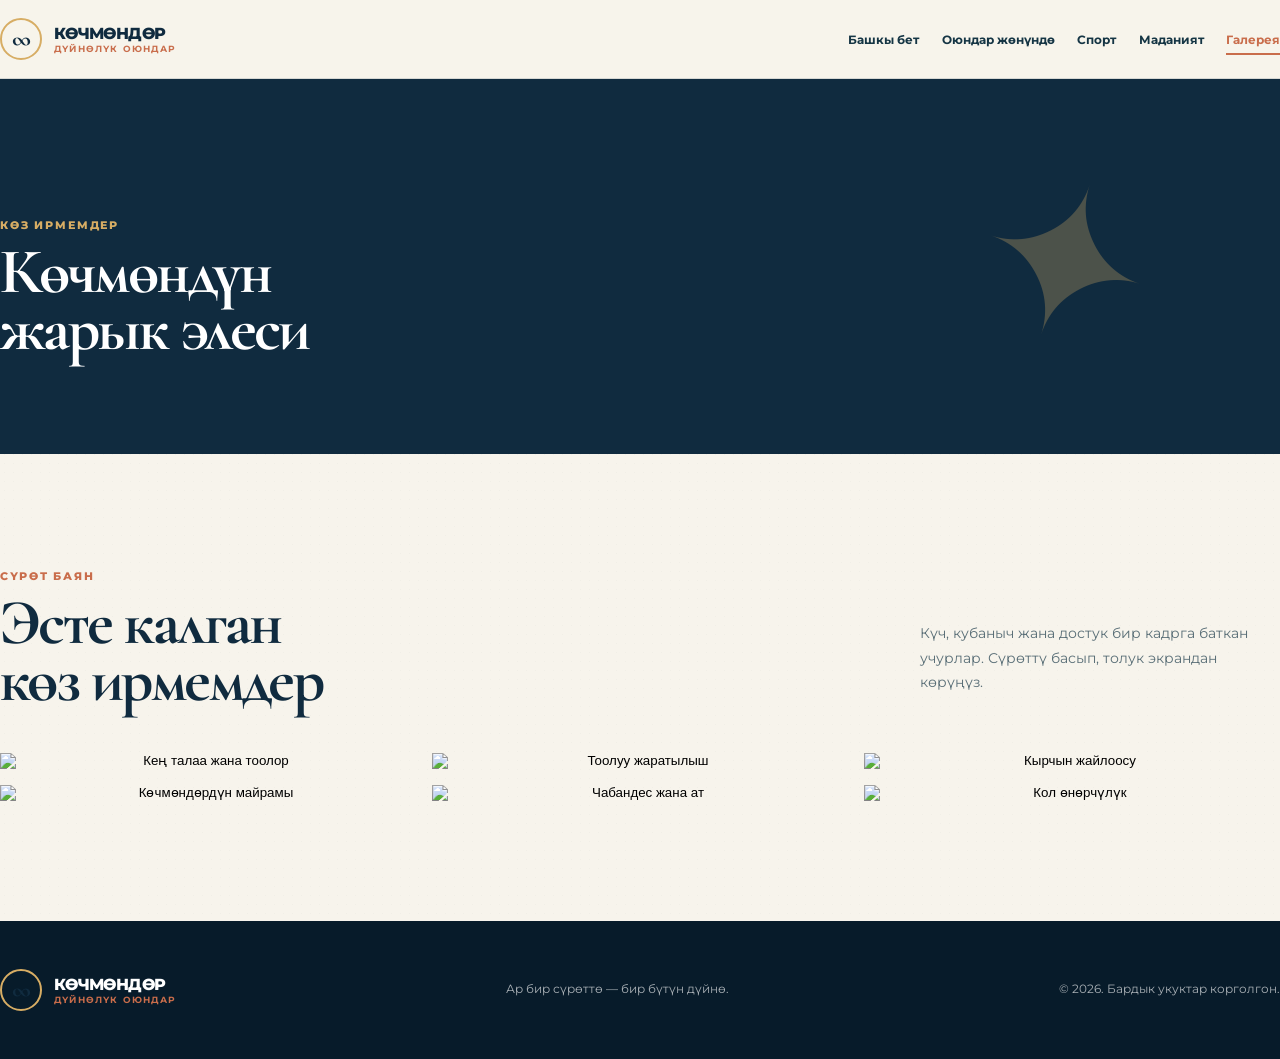
==== галерея.html @ cebfaaf2 "first commit" ====
<!doctype html>
<html lang="ky">
<head><meta charset="UTF-8"><meta name="viewport" content="width=device-width, initial-scale=1.0"><title>Галерея | Көчмөндөр оюндары</title><link rel="preconnect" href="https://fonts.googleapis.com"><link rel="preconnect" href="https://fonts.gstatic.com" crossorigin><link href="https://fonts.googleapis.com/css2?family=Cormorant+Garamond:wght@500;600;700&family=Montserrat:wght@400;500;600;700;800&display=swap" rel="stylesheet"><script src="https://cdn.tailwindcss.com"></script><link rel="stylesheet" href="css/style.css"></head>
<body class="page-enter"><header class="site-header"><div class="container mx-auto px-6 nav-wrap"><a class="brand" href="index.html"><span class="brand-mark">∞</span><span>КӨЧМӨНДӨР<small>ДҮЙНӨЛҮК ОЮНДАР</small></span></a><nav class="nav-links"><a href="index.html">Башкы бет</a><a href="жөнүндө.html">Оюндар жөнүндө</a><a href="спорт.html">Спорт</a><a href="маданият.html">Маданият</a><a class="active" href="галерея.html">Галерея</a></nav><button class="menu-toggle" aria-label="Менюну ачуу" aria-expanded="false">☰</button></div></header><nav class="mobile-menu"><a href="index.html">Башкы бет</a><a href="жөнүндө.html">Оюндар жөнүндө</a><a href="спорт.html">Спорт</a><a href="маданият.html">Маданият</a><a href="галерея.html">Галерея</a></nav>
<main><section class="page-hero"><div class="container mx-auto px-6"><p class="eyebrow reveal">Көз ирмемдер</p><h1 class="section-title reveal">Көчмөндүн<br>жарык элеси</h1></div></section><section class="section"><div class="container mx-auto px-6"><div class="section-head reveal"><div><p class="section-label">Сүрөт баян</p><h2 class="section-title">Эсте калган<br>көз ирмемдер</h2></div><p class="section-intro">Күч, кубаныч жана достук бир кадрга баткан учурлар. Сүрөттү басып, толук экрандан көрүңүз.</p></div><div class="gallery-grid"><button class="gallery-item reveal"><img src="https://images.unsplash.com/photo-1533130061792-64b345e4a833?auto=format&fit=crop&w=900&q=85" alt="Кең талаа жана тоолор"></button><button class="gallery-item reveal"><img src="https://images.unsplash.com/photo-1558980664-10ea1c4e2a52?auto=format&fit=crop&w=900&q=85" alt="Көчмөндөрдүн майрамы"></button><button class="gallery-item reveal"><img src="https://images.unsplash.com/photo-1516026672322-bc52d61a55d5?auto=format&fit=crop&w=900&q=85" alt="Тоолуу жаратылыш"></button><button class="gallery-item reveal"><img src="https://images.unsplash.com/photo-1551884831-bbf3cdc6469e?auto=format&fit=crop&w=900&q=85" alt="Чабандес жана ат"></button><button class="gallery-item reveal"><img src="https://images.unsplash.com/photo-1539650116574-75c0c6d73f6e?auto=format&fit=crop&w=900&q=85" alt="Кырчын жайлоосу"></button><button class="gallery-item reveal"><img src="https://images.unsplash.com/photo-1602837385569-08ac19ec83b8?auto=format&fit=crop&w=900&q=85" alt="Кол өнөрчүлүк"></button></div></div></section></main>
<div class="lightbox" role="dialog" aria-label="Сүрөттү чоңойтуп көрүү"><button class="lightbox-close" aria-label="Жабуу">×</button><img src="" alt=""></div><footer class="site-footer"><div class="container mx-auto px-6 footer-wrap"><a class="brand" href="index.html"><span class="brand-mark">∞</span><span>КӨЧМӨНДӨР<small>ДҮЙНӨЛҮК ОЮНДАР</small></span></a><p class="footer-note">Ар бир сүрөттө — бир бүтүн дүйнө.</p><p class="footer-note">© 2026. Бардык укуктар корголгон.</p></div></footer><script src="js/main.js"></script></body></html>
---- css/style.css ----
:root {
  --navy: #102b3f;
  --navy-deep: #071b2a;
  --ink: #153544;
  --sand: #d7ad64;
  --sand-light: #f1dfb5;
  --felt: #f7f4ec;
  --coral: #c96d4b;
  --line: rgba(16, 43, 63, 0.14);
  --shadow: 0 22px 70px rgba(7, 27, 42, 0.14);
}

* { box-sizing: border-box; }
html { scroll-behavior: smooth; }
body {
  margin: 0;
  background: var(--felt);
  color: var(--ink);
  font-family: 'Montserrat', sans-serif;
  overflow-x: hidden;
}
body::before {
  content: '';
  position: fixed;
  inset: 0;
  pointer-events: none;
  opacity: 0.2;
  background-image: radial-gradient(rgba(16, 43, 63, 0.12) 0.7px, transparent 0.7px);
  background-size: 9px 9px;
  z-index: -1;
}
.site-header {
  background: rgba(247, 244, 236, 0.9);
  backdrop-filter: blur(16px);
  border-bottom: 1px solid var(--line);
  position: sticky;
  top: 0;
  z-index: 30;
}
.nav-wrap { min-height: 78px; display: flex; align-items: center; justify-content: space-between; gap: 2rem; }
.brand { display: flex; align-items: center; gap: 0.75rem; color: var(--navy); text-decoration: none; font-weight: 800; letter-spacing: -0.04em; }
.brand-mark { width: 42px; height: 42px; display: grid; place-items: center; color: var(--navy); border: 2px solid var(--sand); border-radius: 50%; font-family: 'Cormorant Garamond', serif; font-size: 1.45rem; }
.brand small { display: block; font-size: 0.58rem; letter-spacing: 0.13em; font-weight: 700; color: var(--coral); }
.nav-links { display: flex; align-items: center; gap: 1.4rem; }
.nav-links a { color: var(--ink); font-size: 0.75rem; font-weight: 700; text-decoration: none; position: relative; padding: 0.5rem 0; }
.nav-links a::after { content: ''; position: absolute; left: 0; right: 100%; bottom: 0; height: 2px; background: var(--coral); transition: right 0.3s ease; }
.nav-links a:hover::after, .nav-links a.active::after { right: 0; }
.nav-links a.active { color: var(--coral); }
.menu-toggle { display: none; border: 0; background: none; color: var(--navy); font-size: 1.5rem; cursor: pointer; }
.mobile-menu { display: none; }
.hero { min-height: 720px; display: grid; place-items: center; position: relative; color: white; background: linear-gradient(100deg, rgba(7, 27, 42, 0.94), rgba(16, 43, 63, 0.4)), url('https://images.unsplash.com/photo-1533130061792-64b345e4a833?auto=format&fit=crop&w=1800&q=85') center/cover; }
.hero::after { content: ''; position: absolute; inset: auto 0 0; height: 150px; background: linear-gradient(transparent, var(--felt)); }
.hero-content { width: 100%; position: relative; z-index: 1; padding: 7rem 0 10rem; }
.eyebrow { color: var(--sand); letter-spacing: 0.17em; text-transform: uppercase; font-size: 0.68rem; font-weight: 800; }
.display-title { max-width: 850px; margin: 1.25rem 0; font-family: 'Cormorant Garamond', serif; font-size: clamp(4rem, 9vw, 8rem); line-height: 0.83; letter-spacing: -0.05em; font-weight: 700; }
.lead { max-width: 550px; line-height: 1.8; color: rgba(255,255,255,0.8); }
.button { display: inline-flex; align-items: center; gap: 0.75rem; margin-top: 1.5rem; padding: 0.95rem 1.3rem; border: 1px solid var(--sand); color: var(--navy); background: var(--sand); text-decoration: none; font-size: 0.72rem; font-weight: 800; transition: transform 0.25s, background 0.25s; }
.button:hover { transform: translateY(-3px); background: var(--sand-light); }
.button.dark { color: white; background: var(--navy); border-color: var(--navy); }
.section { padding: 6.5rem 0; }
.section-head { display: flex; justify-content: space-between; align-items: end; gap: 2rem; margin-bottom: 2.75rem; }
.section-label { color: var(--coral); font-size: 0.68rem; font-weight: 800; letter-spacing: 0.16em; text-transform: uppercase; }
.section-title { margin: 0.65rem 0 0; color: var(--navy); font-family: 'Cormorant Garamond', serif; font-size: clamp(2.7rem, 5vw, 4.5rem); line-height: 0.9; letter-spacing: -0.04em; }
.section-intro { max-width: 360px; color: rgba(21, 53, 68, 0.7); font-size: 0.88rem; line-height: 1.75; }
.stats { margin-top: -4rem; position: relative; z-index: 2; }
.stat-row { display: grid; grid-template-columns: repeat(3, 1fr); background: var(--navy); color: white; box-shadow: var(--shadow); }
.stat { padding: 2.3rem; border-right: 1px solid rgba(255,255,255,0.14); }
.stat:last-child { border: 0; }
.stat strong { display: block; color: var(--sand); font-family: 'Cormorant Garamond', serif; font-size: 3.5rem; line-height: 1; }
.stat span { display: block; margin-top: 0.4rem; color: rgba(255,255,255,0.65); font-size: 0.7rem; letter-spacing: 0.08em; text-transform: uppercase; }
.news-grid, .sport-grid { display: grid; grid-template-columns: repeat(3, 1fr); gap: 1.25rem; }
.news-card { min-height: 320px; padding: 1.5rem; display: flex; flex-direction: column; justify-content: end; color: white; background-position: center; background-size: cover; position: relative; overflow: hidden; }
.news-card::before { content: ''; position: absolute; inset: 0; background: linear-gradient(transparent 25%, rgba(7,27,42,0.9)); }
.news-card > * { position: relative; z-index: 1; }
.news-card h3 { margin: 0.65rem 0; font-family: 'Cormorant Garamond', serif; font-size: 2rem; line-height: 0.95; }
.news-card p { margin: 0; color: rgba(255,255,255,0.75); font-size: 0.78rem; line-height: 1.6; }
.page-hero { padding: 8rem 0 6rem; color: white; background: var(--navy); position: relative; overflow: hidden; }
.page-hero::after { content: '✦'; position: absolute; right: 10%; top: 15%; color: rgba(215,173,100,0.3); font-size: 13rem; transform: rotate(18deg); }
.page-hero .section-title { color: white; max-width: 800px; }
.content-grid { display: grid; grid-template-columns: 1.2fr 0.8fr; gap: 4rem; align-items: start; }
.copy { line-height: 1.9; color: rgba(21,53,68,0.8); }
.copy p { margin-top: 0; margin-bottom: 1.5rem; }
.quote { padding: 2rem; border-left: 3px solid var(--sand); background: white; color: var(--navy); font-family: 'Cormorant Garamond', serif; font-size: 1.8rem; line-height: 1.05; box-shadow: 0 12px 35px rgba(7,27,42,0.07); }
.timeline { position: relative; margin-top: 3rem; }
.timeline::before { content: ''; position: absolute; left: 15px; top: 0; bottom: 0; width: 1px; background: var(--sand); }
.timeline-item { display: grid; grid-template-columns: 32px 120px 1fr; gap: 1rem; padding-bottom: 3rem; align-items: start; }
.timeline-dot { width: 31px; height: 31px; border: 1px solid var(--sand); background: var(--felt); border-radius: 50%; position: relative; z-index: 1; }
.timeline-year { color: var(--coral); font-family: 'Cormorant Garamond', serif; font-size: 2rem; line-height: 1; }
.timeline-item h3 { margin: 0; color: var(--navy); font-size: 1rem; }
.timeline-item p { margin: 0.5rem 0 0; color: rgba(21,53,68,0.7); line-height: 1.7; font-size: 0.82rem; }
.sport-card { background: white; overflow: hidden; box-shadow: 0 12px 30px rgba(7,27,42,0.06); }
.sport-image { height: 245px; overflow: hidden; }
.sport-image img { width: 100%; height: 100%; object-fit: cover; transition: transform 0.6s ease; }
.sport-card:hover img { transform: scale(1.08); }
.sport-info { padding: 1.3rem; }
.sport-info h3 { margin: 0; color: var(--navy); font-family: 'Cormorant Garamond', serif; font-size: 1.8rem; }
.sport-info p { max-height: 0; margin: 0; overflow: hidden; color: rgba(21,53,68,0.7); font-size: 0.75rem; line-height: 1.7; transition: max-height 0.45s, margin 0.45s; }
.sport-card:hover .sport-info p { max-height: 100px; margin-top: 0.6rem; }
.culture-block { display: grid; grid-template-columns: 1fr 1fr; align-items: stretch; min-height: 380px; margin-bottom: 2rem; background: white; }
.culture-block:nth-child(even) .culture-image { order: 2; }
.culture-image { min-height: 300px; background-position: center; background-size: cover; }
.culture-copy { padding: clamp(2rem, 5vw, 5rem); display: flex; flex-direction: column; justify-content: center; }
.culture-copy h2 { margin: 0.6rem 0 1rem; color: var(--navy); font-family: 'Cormorant Garamond', serif; font-size: 3rem; line-height: 0.9; }
.culture-copy p { margin: 0; color: rgba(21,53,68,0.7); line-height: 1.8; font-size: 0.85rem; }
.gallery-grid { columns: 3 260px; column-gap: 1rem; }
.gallery-item { display: block; width: 100%; margin-bottom: 1rem; padding: 0; border: 0; cursor: zoom-in; overflow: hidden; background: none; }
.gallery-item img { width: 100%; display: block; transition: transform 0.5s ease, filter 0.5s ease; }
.gallery-item:hover img { transform: scale(1.04); filter: saturate(1.2); }
.lightbox { display: none; position: fixed; inset: 0; z-index: 50; padding: 4rem 2rem 2rem; place-items: center; background: rgba(7,27,42,0.95); }
.lightbox.open { display: grid; }
.lightbox img { max-width: min(1100px, 92vw); max-height: 82vh; object-fit: contain; }
.lightbox-close { position: absolute; top: 1.5rem; right: 2rem; border: 0; background: none; color: white; font-size: 2rem; cursor: pointer; }
.site-footer { padding: 3rem 0; color: rgba(255,255,255,0.65); background: var(--navy-deep); }
.footer-wrap { display: flex; justify-content: space-between; gap: 2rem; align-items: start; }
.footer-wrap .brand { color: white; }
.footer-note { max-width: 300px; font-size: 0.72rem; line-height: 1.7; }
.reveal { opacity: 0; transform: translateY(24px); transition: opacity 0.8s ease, transform 0.8s ease; }
.reveal.visible { opacity: 1; transform: translateY(0); }
.page-enter { animation: pageEnter 0.8s ease both; }
@keyframes pageEnter { from { opacity: 0; transform: translateY(8px); } to { opacity: 1; transform: translateY(0); } }
@media (max-width: 800px) {
  .nav-wrap { min-height: 68px; }
  .nav-links { display: none; }
  .menu-toggle { display: block; }
  .mobile-menu { display: flex; position: fixed; inset: 0 0 0 28%; padding: 6rem 2rem 2rem; flex-direction: column; gap: 1.25rem; background: var(--navy); transform: translateX(100%); transition: transform 0.35s ease; z-index: 29; }
  .mobile-menu.open { transform: translateX(0); }
  .mobile-menu a { color: white; text-decoration: none; font-family: 'Cormorant Garamond', serif; font-size: 2rem; }
  .hero { min-height: 650px; }
  .display-title { font-size: clamp(3.4rem, 15vw, 6rem); }
  .section { padding: 4.5rem 0; }
  .section-head, .footer-wrap { display: block; }
  .section-intro { margin-top: 1.5rem; }
  .stat-row, .news-grid, .sport-grid, .content-grid, .culture-block { grid-template-columns: 1fr; }
  .stat { border-right: 0; border-bottom: 1px solid rgba(255,255,255,0.14); }
  .culture-block:nth-child(even) .culture-image { order: initial; }
  .culture-image { min-height: 240px; }
  .footer-note { margin-top: 1rem; }
}
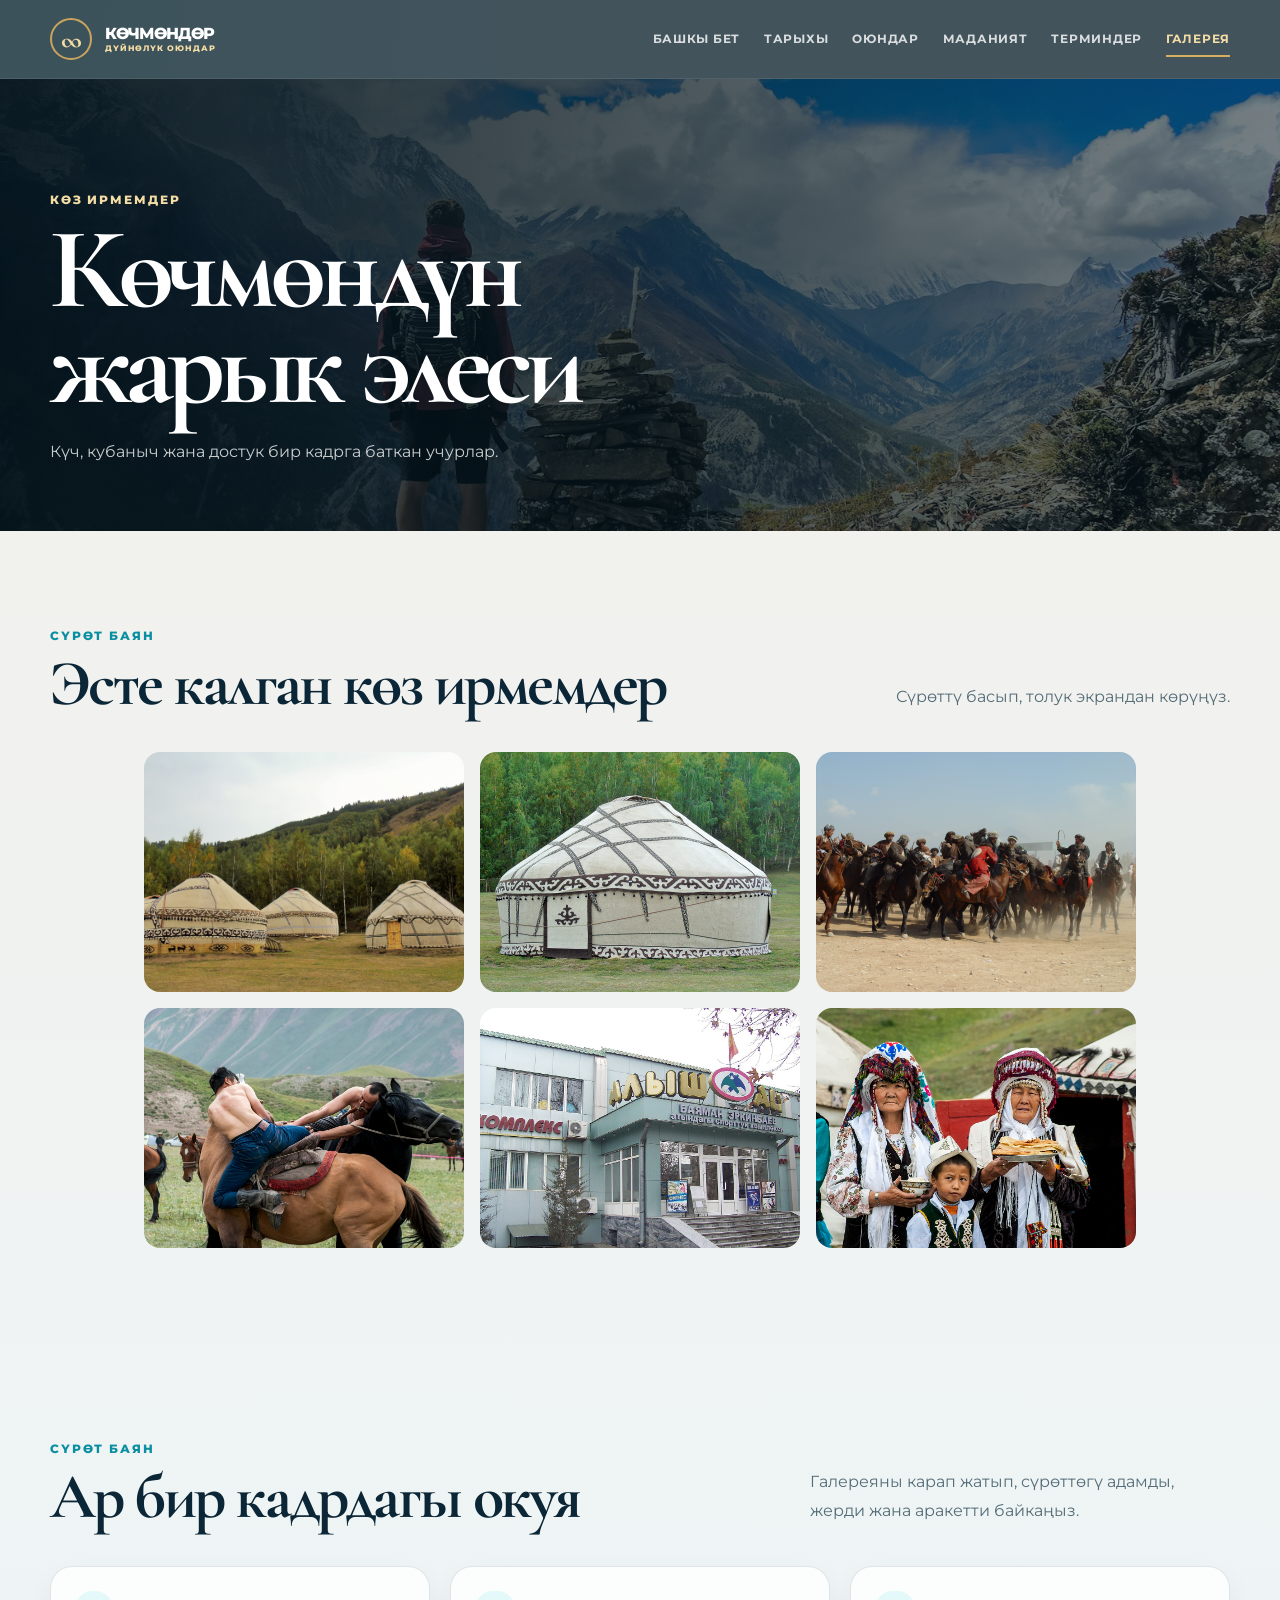
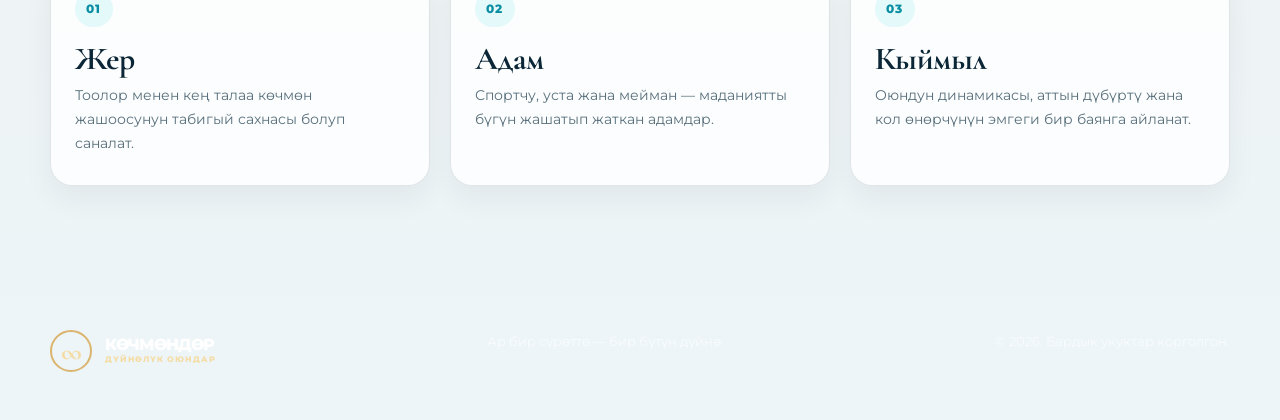
==== commit 323db59e: "update 16-09-26" ====
--- a/галерея.html
+++ b/галерея.html
@@ -1,6 +1,127 @@
 <!doctype html>
 <html lang="ky">
-<head><meta charset="UTF-8"><meta name="viewport" content="width=device-width, initial-scale=1.0"><title>Галерея | Көчмөндөр оюндары</title><link rel="preconnect" href="https://fonts.googleapis.com"><link rel="preconnect" href="https://fonts.gstatic.com" crossorigin><link href="https://fonts.googleapis.com/css2?family=Cormorant+Garamond:wght@500;600;700&family=Montserrat:wght@400;500;600;700;800&display=swap" rel="stylesheet"><script src="https://cdn.tailwindcss.com"></script><link rel="stylesheet" href="css/style.css"></head>
-<body class="page-enter"><header class="site-header"><div class="container mx-auto px-6 nav-wrap"><a class="brand" href="index.html"><span class="brand-mark">∞</span><span>КӨЧМӨНДӨР<small>ДҮЙНӨЛҮК ОЮНДАР</small></span></a><nav class="nav-links"><a href="index.html">Башкы бет</a><a href="жөнүндө.html">Оюндар жөнүндө</a><a href="спорт.html">Спорт</a><a href="маданият.html">Маданият</a><a class="active" href="галерея.html">Галерея</a></nav><button class="menu-toggle" aria-label="Менюну ачуу" aria-expanded="false">☰</button></div></header><nav class="mobile-menu"><a href="index.html">Башкы бет</a><a href="жөнүндө.html">Оюндар жөнүндө</a><a href="спорт.html">Спорт</a><a href="маданият.html">Маданият</a><a href="галерея.html">Галерея</a></nav>
-<main><section class="page-hero"><div class="container mx-auto px-6"><p class="eyebrow reveal">Көз ирмемдер</p><h1 class="section-title reveal">Көчмөндүн<br>жарык элеси</h1></div></section><section class="section"><div class="container mx-auto px-6"><div class="section-head reveal"><div><p class="section-label">Сүрөт баян</p><h2 class="section-title">Эсте калган<br>көз ирмемдер</h2></div><p class="section-intro">Күч, кубаныч жана достук бир кадрга баткан учурлар. Сүрөттү басып, толук экрандан көрүңүз.</p></div><div class="gallery-grid"><button class="gallery-item reveal"><img src="https://images.unsplash.com/photo-1533130061792-64b345e4a833?auto=format&fit=crop&w=900&q=85" alt="Кең талаа жана тоолор"></button><button class="gallery-item reveal"><img src="https://images.unsplash.com/photo-1558980664-10ea1c4e2a52?auto=format&fit=crop&w=900&q=85" alt="Көчмөндөрдүн майрамы"></button><button class="gallery-item reveal"><img src="https://images.unsplash.com/photo-1516026672322-bc52d61a55d5?auto=format&fit=crop&w=900&q=85" alt="Тоолуу жаратылыш"></button><button class="gallery-item reveal"><img src="https://images.unsplash.com/photo-1551884831-bbf3cdc6469e?auto=format&fit=crop&w=900&q=85" alt="Чабандес жана ат"></button><button class="gallery-item reveal"><img src="https://images.unsplash.com/photo-1539650116574-75c0c6d73f6e?auto=format&fit=crop&w=900&q=85" alt="Кырчын жайлоосу"></button><button class="gallery-item reveal"><img src="https://images.unsplash.com/photo-1602837385569-08ac19ec83b8?auto=format&fit=crop&w=900&q=85" alt="Кол өнөрчүлүк"></button></div></div></section></main>
-<div class="lightbox" role="dialog" aria-label="Сүрөттү чоңойтуп көрүү"><button class="lightbox-close" aria-label="Жабуу">×</button><img src="" alt=""></div><footer class="site-footer"><div class="container mx-auto px-6 footer-wrap"><a class="brand" href="index.html"><span class="brand-mark">∞</span><span>КӨЧМӨНДӨР<small>ДҮЙНӨЛҮК ОЮНДАР</small></span></a><p class="footer-note">Ар бир сүрөттө — бир бүтүн дүйнө.</p><p class="footer-note">© 2026. Бардык укуктар корголгон.</p></div></footer><script src="js/main.js"></script></body></html>
+
+<head>
+    <meta charset="UTF-8" />
+    <meta name="viewport" content="width=device-width, initial-scale=1.0" />
+    <meta name="description" content="Көчмөндөр оюндарынын сүрөт галереясы." />
+    <title>Галерея | Дүйнөлүк Көчмөндөр Оюндары</title>
+    <link rel="preconnect" href="https://fonts.googleapis.com" />
+    <link rel="preconnect" href="https://fonts.gstatic.com" crossorigin />
+    <link
+        href="https://fonts.googleapis.com/css2?family=Cormorant+Garamond:wght@600;700&family=Montserrat:wght@400;500;600;700;800;900&display=swap"
+        rel="stylesheet" />
+    <link rel="stylesheet" href="https://cdn.jsdelivr.net/npm/@fancyapps/ui@5.0/dist/fancybox/fancybox.css" />
+    <link rel="stylesheet" href="css/style.css" />
+</head>
+
+<body class="page-enter">
+    <header class="site-header">
+        <div class="container nav-wrap"><a class="brand" href="index.html"><span class="brand-mark">∞</span><span
+                    class="brand-text">КӨЧМӨНДӨР<small>ДҮЙНӨЛҮК ОЮНДАР</small></span></a>
+            <nav class="main-nav"><a href="index.html">Башкы бет</a><a href="жөнүндө.html">Тарыхы</a><a
+                    href="спорт.html">Оюндар</a><a href="маданият.html">Маданият</a><a
+                    href="терминдер.html">Терминдер</a><a class="active" href="галерея.html">Галерея</a></nav><button
+                class="nav-toggle" aria-label="Менюну ачуу" aria-expanded="false">☰</button>
+        </div>
+        <div class="mobile-menu"><a href="index.html">Башкы бет</a><a href="жөнүндө.html">Тарыхы</a><a
+                href="спорт.html">Оюндар</a><a href="маданият.html">Маданият</a><a href="терминдер.html">Терминдер</a><a
+                href="галерея.html">Галерея</a></div>
+    </header>
+    <main>
+        <section class="page-hero">
+            <div class="container">
+                <p class="eyebrow reveal">Көз ирмемдер</p>
+                <h1 class="reveal">Көчмөндүн<br />жарык элеси</h1>
+                <p class="page-intro reveal">Күч, кубаныч жана достук бир кадрга баткан учурлар.</p>
+            </div>
+        </section>
+        <section class="section">
+            <div class="container">
+                <div class="section-header reveal">
+                    <div>
+                        <p class="section-label">Сүрөт баян</p>
+                        <h2>Эсте калган көз ирмемдер</h2>
+                    </div>
+                    <p class="section-summary">Сүрөттү басып, толук экрандан көрүңүз.</p>
+                </div>
+                <div class="gallery-grid">
+                    <a class="gallery-item reveal" data-fancybox="gallery"
+                        href="assets/images/culture/ethno-village.jpg"
+                        data-caption="Көчмөндөрдүн этно-айылы">
+                        <img src="assets/images/culture/ethno-village.jpg"
+                            alt="Көчмөндөрдүн этно-айылы" />
+                    </a>
+                    <a class="gallery-item reveal" data-fancybox="gallery"
+                        href="assets/images/culture/yurt-village.jpg"
+                        data-caption="Боз үйлөр жайгашкан этно-айыл">
+                        <img src="assets/images/culture/yurt-village.jpg"
+                            alt="Боз үйлөр жайгашкан этно-айыл" />
+                    </a>
+                    <a class="gallery-item reveal" data-fancybox="gallery"
+                        href="assets/images/sports/kok-boru.jpg"
+                        data-caption="Көк бөрү оюнунан көз ирмем">
+                        <img src="assets/images/sports/kok-boru.jpg"
+                            alt="Көк бөрү оюнунан көз ирмем" />
+                    </a>
+                    <a class="gallery-item reveal" data-fancybox="gallery"
+                        href="assets/images/sports/er-enish.jpg"
+                        data-caption="Эр эңиштеги чабандестер">
+                        <img src="assets/images/sports/er-enish.jpg"
+                            alt="Эр эңиштеги чабандестер" />
+                    </a>
+                    <a class="gallery-item reveal" data-fancybox="gallery"
+                        href="assets/images/sports/alysh.jpg"
+                        data-caption="Алыш күрөшү">
+                        <img src="assets/images/sports/alysh.jpg"
+                            alt="Алыш күрөшү" />
+                    </a>
+                    <a class="gallery-item reveal" data-fancybox="gallery"
+                        href="assets/images/culture/hospitality.jpg"
+                        data-caption="Кыргыз элинин меймандостугу">
+                        <img src="assets/images/culture/hospitality.jpg"
+                            alt="Кыргыз элинин меймандостугу" />
+                    </a>
+                </div>
+
+            </div>
+        </section>
+        <section class="section">
+            <div class="container">
+                <div class="section-header reveal">
+                    <div>
+                        <p class="section-label">Сүрөт баян</p>
+                        <h2>Ар бир кадрдагы окуя</h2>
+                    </div>
+                    <p class="section-summary">Галереяны карап жатып, сүрөттөгү адамды, жерди жана аракетти байкаңыз.
+                    </p>
+                </div>
+                <div class="info-grid">
+                    <article class="info-card reveal"><span class="info-number">01</span>
+                        <h3>Жер</h3>
+                        <p>Тоолор менен кең талаа көчмөн жашоосунун табигый сахнасы болуп саналат.</p>
+                    </article>
+                    <article class="info-card reveal"><span class="info-number">02</span>
+                        <h3>Адам</h3>
+                        <p>Спортчу, уста жана мейман — маданиятты бүгүн жашатып жаткан адамдар.</p>
+                    </article>
+                    <article class="info-card reveal"><span class="info-number">03</span>
+                        <h3>Кыймыл</h3>
+                        <p>Оюндун динамикасы, аттын дүбүртү жана кол өнөрчүнүн эмгеги бир баянга айланат.</p>
+                    </article>
+                </div>
+            </div>
+        </section>
+    </main>
+    <footer class="site-footer">
+        <div class="container footer-wrap"><a class="brand" href="index.html"><span class="brand-mark">∞</span><span
+                    class="brand-text">КӨЧМӨНДӨР<small>ДҮЙНӨЛҮК ОЮНДАР</small></span></a>
+            <p>Ар бир сүрөттө — бир бүтүн дүйнө.</p>
+            <p>© 2026. Бардык укуктар корголгон.</p>
+        </div>
+    </footer>
+    <script src="https://cdn.jsdelivr.net/npm/@fancyapps/ui@5.0/dist/fancybox/fancybox.umd.js"></script>
+    <script src="js/main.js"></script>
+</body>
+
+</html>
--- a/css/style.css
+++ b/css/style.css
@@ -1,91 +1,1426 @@
 :root {
-  --navy: #102b3f;
-  --navy-deep: #071b2a;
-  --ink: #153544;
-  --sand: #d7ad64;
-  --sand-light: #f1dfb5;
-  --felt: #f7f4ec;
-  --coral: #c96d4b;
-  --line: rgba(16, 43, 63, 0.14);
-  --shadow: 0 22px 70px rgba(7, 27, 42, 0.14);
-}
-
-* { box-sizing: border-box; }
-html { scroll-behavior: smooth; }
+  --bg: #071f2c;
+  --bg-soft: #0d2a38;
+  --panel: rgba(10, 29, 38, 0.8);
+  --panel-light: #f4efe7;
+  --card: #ffffff;
+  --surface: #eaf5f7;
+  --navy: #0b2636;
+  --cyan: #2ad2d9;
+  --cyan-deep: #0a8ea1;
+  --gold: #d9ad5f;
+  --gold-soft: #f4dca5;
+  --text: #173748;
+  --muted: rgba(23, 55, 72, 0.72);
+  --line: rgba(20, 45, 57, 0.12);
+  --shadow: 0 16px 40px rgba(3, 18, 25, 0.22);
+  --radius: 22px;
+}
+
+* {
+  box-sizing: border-box;
+}
+
+html {
+  scroll-behavior: smooth;
+}
+
 body {
   margin: 0;
-  background: var(--felt);
-  color: var(--ink);
   font-family: 'Montserrat', sans-serif;
+  color: var(--text);
+  background:
+    radial-gradient(circle at top left, rgba(42, 210, 217, 0.14), transparent 22%),
+    linear-gradient(180deg, #f3f0ea 0%, #edf5f8 100%);
+  line-height: 1.6;
   overflow-x: hidden;
 }
-body::before {
-  content: '';
+
+body.modal-open {
+  overflow: hidden;
+}
+
+a {
+  color: inherit;
+  text-decoration: none;
+}
+
+img,
+video,
+iframe {
+  display: block;
+  max-width: 100%;
+}
+
+button {
+  font: inherit;
+}
+
+.container {
+  width: min(1180px, calc(100% - 2rem));
+  margin: 0 auto;
+}
+
+.section {
+  padding: 6rem 0;
+}
+
+.section-header {
+  display: flex;
+  justify-content: space-between;
+  align-items: end;
+  gap: 2rem;
+  margin-bottom: 2.5rem;
+}
+
+.section-label {
+  margin: 0 0 0.6rem;
+  color: var(--cyan-deep);
+  text-transform: uppercase;
+  letter-spacing: 0.16em;
+  font-weight: 800;
+  font-size: 0.72rem;
+}
+
+.section-header h2 {
+  margin: 0;
+  font-family: 'Cormorant Garamond', serif;
+  font-size: clamp(2.5rem, 5vw, 4rem);
+  line-height: 0.9;
+  letter-spacing: -0.04em;
+  color: var(--navy);
+}
+
+.section-summary {
+  max-width: 420px;
+  margin: 0;
+  color: var(--muted);
+  line-height: 1.8;
+}
+
+.site-header {
+  position: sticky;
+  top: 0;
+  z-index: 50;
+  background: rgba(7, 31, 44, 0.75);
+  backdrop-filter: blur(18px);
+  border-bottom: 1px solid rgba(255, 255, 255, 0.08);
+}
+
+.nav-wrap {
+  min-height: 78px;
+  display: flex;
+  align-items: center;
+  justify-content: space-between;
+  gap: 1.5rem;
+}
+
+.brand {
+  display: inline-flex;
+  align-items: center;
+  gap: 0.8rem;
+  color: white;
+  font-weight: 800;
+  letter-spacing: -0.05em;
+}
+
+.brand-mark {
+  width: 42px;
+  height: 42px;
+  border-radius: 50%;
+  display: grid;
+  place-items: center;
+  border: 2px solid rgba(217, 173, 95, 0.9);
+  color: var(--gold-soft);
+  font-family: 'Cormorant Garamond', serif;
+  font-size: 1.6rem;
+  font-weight: 700;
+}
+
+.brand-text {
+  display: flex;
+  flex-direction: column;
+  line-height: 1;
+}
+
+.brand-text small {
+  font-size: 0.48rem;
+  letter-spacing: 0.12em;
+  color: var(--gold-soft);
+  margin-top: 0.18rem;
+}
+
+.main-nav {
+  display: flex;
+  align-items: center;
+  gap: 1.5rem;
+}
+
+.main-nav a {
+  position: relative;
+  color: rgba(255, 255, 255, 0.8);
+  font-size: 0.75rem;
+  font-weight: 700;
+  text-transform: uppercase;
+  letter-spacing: 0.06em;
+}
+
+.main-nav a::after {
+  content: "";
+  position: absolute;
+  left: 0;
+  bottom: -0.55rem;
+  width: 100%;
+  height: 2px;
+  background: var(--gold);
+  transform: scaleX(0);
+  transform-origin: left;
+  transition: transform 0.25s ease;
+}
+
+.main-nav a:hover::after,
+.main-nav a:focus-visible::after,
+.main-nav a.active::after {
+  transform: scaleX(1);
+}
+
+.main-nav a.active {
+  color: var(--gold-soft);
+}
+
+.nav-toggle {
+  display: none;
+  border: 0;
+  background: transparent;
+  color: white;
+  font-size: 1.8rem;
+  cursor: pointer;
+}
+
+.mobile-menu {
+  display: none;
+}
+
+.hero {
+  position: relative;
+  min-height: 760px;
+  display: flex;
+  align-items: center;
+  overflow: hidden;
+  background: #081d2a;
+}
+
+.hero-video {
+  position: absolute;
+  inset: 0;
+  width: 100%;
+  height: 100%;
+  object-fit: cover;
+  filter: saturate(0.9) brightness(0.52);
+}
+
+.hero-overlay {
+  position: absolute;
+  inset: 0;
+  background: linear-gradient(100deg, rgba(3, 18, 25, 0.85), rgba(8, 25, 34, 0.4), rgba(6, 21, 29, 0.75));
+}
+
+.hero-inner {
+  position: relative;
+  z-index: 1;
+  display: grid;
+  grid-template-columns: 1.2fr 0.8fr;
+  gap: 2.5rem;
+  align-items: center;
+  padding: 4rem 0 3.5rem;
+}
+
+.hero-copy {
+  color: white;
+}
+
+.eyebrow {
+  margin: 0;
+  font-size: 0.73rem;
+  letter-spacing: 0.16em;
+  text-transform: uppercase;
+  color: var(--gold-soft);
+  font-weight: 800;
+}
+
+.hero-copy h1 {
+  margin: 1rem 0 0.9rem;
+  font-family: 'Cormorant Garamond', serif;
+  font-size: clamp(4rem, 8vw, 7.5rem);
+  line-height: 0.82;
+  letter-spacing: -0.06em;
+  color: white;
+}
+
+.lead {
+  max-width: 600px;
+  margin: 0;
+  color: rgba(255, 255, 255, 0.8);
+  font-size: 1.05rem;
+  line-height: 1.8;
+}
+
+.hero-actions {
+  display: flex;
+  flex-wrap: wrap;
+  gap: 1rem;
+  margin-top: 2rem;
+}
+
+.btn {
+  display: inline-flex;
+  align-items: center;
+  justify-content: center;
+  min-height: 52px;
+  padding: 0.9rem 1.4rem;
+  border-radius: 999px;
+  font-weight: 700;
+  transition: transform 0.2s ease, box-shadow 0.2s ease, background 0.2s ease;
+}
+
+.btn:hover {
+  transform: translateY(-2px);
+}
+
+.btn-primary {
+  background: linear-gradient(135deg, var(--gold), #f4dca5);
+  color: var(--navy);
+  box-shadow: 0 16px 26px rgba(217, 173, 95, 0.28);
+}
+
+.btn-secondary {
+  background: rgba(255, 255, 255, 0.08);
+  border: 1px solid rgba(255, 255, 255, 0.18);
+  color: white;
+}
+
+.hero-metrics {
+  display: flex;
+  flex-wrap: wrap;
+  gap: 0.7rem;
+  margin-top: 2rem;
+}
+
+.hero-metrics span {
+  display: inline-flex;
+  align-items: center;
+  padding: 0.6rem 0.85rem;
+  border-radius: 999px;
+  background: rgba(255, 255, 255, 0.08);
+  border: 1px solid rgba(255, 255, 255, 0.18);
+  font-size: 0.7rem;
+  text-transform: uppercase;
+  letter-spacing: 0.08em;
+  color: rgba(255, 255, 255, 0.9);
+}
+
+.hero-panel {
+  background: rgba(16, 38, 48, 0.74);
+  border: 1px solid rgba(255, 255, 255, 0.12);
+  border-radius: var(--radius);
+  box-shadow: var(--shadow);
+  padding: 1.6rem;
+  color: white;
+}
+
+.panel-top {
+  display: flex;
+  align-items: center;
+  justify-content: space-between;
+  gap: 1rem;
+}
+
+.panel-kicker {
+  font-size: 0.7rem;
+  text-transform: uppercase;
+  letter-spacing: 0.1em;
+  color: var(--gold-soft);
+}
+
+.panel-top strong {
+  font-size: 2.2rem;
+  font-family: 'Cormorant Garamond', serif;
+  color: var(--gold-soft);
+}
+
+.hero-panel h2 {
+  margin: 1.1rem 0 0.8rem;
+  font-family: 'Cormorant Garamond', serif;
+  font-size: 2.5rem;
+  line-height: 0.92;
+}
+
+.hero-panel ul {
+  margin: 0;
+  padding-left: 1.1rem;
+  color: rgba(255, 255, 255, 0.82);
+  display: grid;
+  gap: 0.8rem;
+}
+
+.stats-bar {
+  position: relative;
+  z-index: 2;
+  margin-top: -2rem;
+}
+
+.stats-grid {
+  display: grid;
+  grid-template-columns: repeat(4, minmax(0, 1fr));
+  background: linear-gradient(135deg, var(--navy), #0e3347);
+  border-radius: 26px;
+  box-shadow: var(--shadow);
+  overflow: hidden;
+}
+
+.stat-box {
+  padding: 2rem 1rem;
+  text-align: center;
+  border-right: 1px solid rgba(255, 255, 255, 0.08);
+}
+
+.stat-box:last-child {
+  border-right: 0;
+}
+
+.stat-box strong {
+  display: block;
+  font-size: clamp(2.2rem, 4vw, 3.2rem);
+  font-family: 'Cormorant Garamond', serif;
+  color: var(--gold-soft);
+  line-height: 1;
+}
+
+.stat-box span {
+  display: block;
+  margin-top: 0.65rem;
+  font-size: 0.68rem;
+  letter-spacing: 0.14em;
+  text-transform: uppercase;
+  color: rgba(255, 255, 255, 0.7);
+}
+
+.timeline {
+  position: relative;
+  display: grid;
+  gap: 1.5rem;
+}
+
+.timeline::before {
+  content: "";
+  position: absolute;
+  left: 29px;
+  top: 0;
+  bottom: 0;
+  width: 2px;
+  background: linear-gradient(180deg, var(--cyan-deep), var(--gold));
+}
+
+.timeline-item {
+  position: relative;
+  display: grid;
+  grid-template-columns: 60px 120px 1fr;
+  gap: 1.5rem;
+  align-items: start;
+  padding: 1rem 0;
+}
+
+.timeline-marker {
+  position: relative;
+  z-index: 1;
+  width: 60px;
+  height: 60px;
+  display: grid;
+  place-items: center;
+  border-radius: 50%;
+  background: linear-gradient(135deg, var(--navy), var(--cyan-deep));
+  border: 4px solid #eff9fb;
+  color: white;
+  font-weight: 700;
+}
+
+.timeline-year {
+  font-family: 'Cormorant Garamond', serif;
+  font-size: 2.3rem;
+  color: var(--cyan-deep);
+  line-height: 1;
+}
+
+.timeline-content {
+  background: rgba(255, 255, 255, 0.8);
+  border: 1px solid var(--line);
+  border-radius: var(--radius);
+  padding: 1.4rem 1.4rem 1.2rem;
+  box-shadow: 0 12px 28px rgba(9, 35, 44, 0.05);
+}
+
+.timeline-content h3 {
+  margin: 0 0 0.5rem;
+  color: var(--navy);
+  font-size: 1.25rem;
+}
+
+.timeline-content p {
+  margin: 0;
+  color: var(--muted);
+  line-height: 1.8;
+}
+
+.games-grid {
+  display: grid;
+  grid-template-columns: repeat(4, minmax(0, 1fr));
+  gap: 1.4rem;
+}
+
+.game-card {
+  background: white;
+  border: 1px solid rgba(14, 50, 63, 0.08);
+  border-radius: var(--radius);
+  overflow: hidden;
+  box-shadow: 0 12px 28px rgba(7, 24, 31, 0.05);
+  transition: transform 0.25s ease, box-shadow 0.25s ease;
+  cursor: pointer;
+}
+
+.game-card:hover {
+  transform: translateY(-6px);
+  box-shadow: 0 18px 32px rgba(7, 24, 31, 0.1);
+}
+
+.game-image {
+  height: 220px;
+  overflow: hidden;
+}
+
+.game-image img {
+  width: 100%;
+  height: 100%;
+  object-fit: cover;
+}
+
+.game-body {
+  padding: 1.25rem 1.1rem 1.3rem;
+}
+
+.game-category {
+  display: inline-block;
+  color: var(--cyan-deep);
+  font-size: 0.68rem;
+  font-weight: 800;
+  letter-spacing: 0.09em;
+  text-transform: uppercase;
+}
+
+.game-card h3 {
+  margin: 0.6rem 0 0.45rem;
+  color: var(--navy);
+  font-family: 'Cormorant Garamond', serif;
+  font-size: 2rem;
+  line-height: 0.9;
+}
+
+.game-card p {
+  margin: 0;
+  color: var(--muted);
+  font-size: 0.82rem;
+  line-height: 1.7;
+}
+
+.glossary-layout {
+  display: grid;
+  grid-template-columns: minmax(0, 0.95fr) minmax(0, 1.05fr);
+  gap: 1.4rem;
+  align-items: start;
+}
+
+.term-list {
+  display: grid;
+  gap: 0.8rem;
+}
+
+.term-button {
+  width: 100%;
+  border: 1px solid var(--line);
+  background: rgba(255, 255, 255, 0.8);
+  border-radius: 18px;
+  padding: 1rem 1.1rem;
+  text-align: left;
+  cursor: pointer;
+  transition: all 0.2s ease;
+}
+
+.term-button:hover,
+.term-button.active {
+  background: linear-gradient(135deg, rgba(42, 210, 217, 0.14), rgba(217, 173, 95, 0.12));
+  border-color: rgba(10, 142, 161, 0.38);
+  transform: translateX(3px);
+}
+
+.term-word {
+  display: block;
+  font-weight: 800;
+  color: var(--navy);
+  margin-bottom: 0.2rem;
+}
+
+.term-short {
+  display: block;
+  color: var(--muted);
+  font-size: 0.8rem;
+}
+
+.term-detail {
+  background: linear-gradient(180deg, rgba(255,255,255,0.9), rgba(234,245,247,0.9));
+  border: 1px solid var(--line);
+  border-radius: var(--radius);
+  padding: clamp(1.4rem, 3vw, 2rem);
+  box-shadow: 0 16px 36px rgba(9, 35, 44, 0.06);
+}
+
+.term-detail h3 {
+  margin: 0 0 0.8rem;
+  color: var(--navy);
+  font-size: clamp(2rem, 4vw, 2.8rem);
+  font-family: 'Cormorant Garamond', serif;
+  line-height: 0.9;
+}
+
+.term-detail .tag {
+  display: inline-flex;
+  margin-bottom: 0.8rem;
+  padding: 0.4rem 0.7rem;
+  border-radius: 999px;
+  background: rgba(42, 210, 217, 0.12);
+  color: var(--cyan-deep);
+  font-size: 0.7rem;
+  font-weight: 800;
+  letter-spacing: 0.08em;
+  text-transform: uppercase;
+}
+
+.term-detail p {
+  margin: 0;
+  color: var(--muted);
+  line-height: 1.8;
+}
+
+.quiz-card {
+  background: rgba(255, 255, 255, 0.94);
+  border: 1px solid var(--line);
+  border-radius: var(--radius);
+  box-shadow: 0 18px 38px rgba(5, 20, 28, 0.08);
+  padding: clamp(1.4rem, 2vw, 2rem);
+}
+
+.quiz-top {
+  display: flex;
+  justify-content: space-between;
+  align-items: center;
+  gap: 1rem;
+  margin-bottom: 1.1rem;
+}
+
+.quiz-progress {
+  font-size: 0.8rem;
+  font-weight: 700;
+  color: var(--cyan-deep);
+  text-transform: uppercase;
+  letter-spacing: 0.09em;
+}
+
+.quiz-score {
+  font-weight: 800;
+  color: var(--navy);
+}
+
+.quiz-question {
+  margin: 0 0 1rem;
+  font-size: clamp(1.5rem, 3vw, 2.2rem);
+  color: var(--navy);
+  font-weight: 700;
+  line-height: 1.25;
+}
+
+.quiz-options {
+  display: grid;
+  gap: 0.85rem;
+}
+
+.quiz-option {
+  width: 100%;
+  padding: 1rem 1.1rem;
+  border: 1px solid rgba(13, 42, 56, 0.12);
+  border-radius: 16px;
+  background: #f4f8f9;
+  text-align: left;
+  cursor: pointer;
+  color: var(--text);
+  transition: transform 0.2s ease, border-color 0.2s ease, background 0.2s ease;
+}
+
+.quiz-option:hover:not(:disabled) {
+  transform: translateY(-2px);
+  border-color: rgba(9, 142, 161, 0.5);
+}
+
+.quiz-option.correct {
+  background: rgba(70, 187, 116, 0.12);
+  border-color: rgba(70, 187, 116, 0.7);
+  color: #195a39;
+}
+
+.quiz-option.incorrect {
+  background: rgba(210, 92, 77, 0.12);
+  border-color: rgba(210, 92, 77, 0.7);
+  color: #6f2d25;
+}
+
+.quiz-option:disabled {
+  cursor: default;
+}
+
+.quiz-feedback {
+  min-height: 30px;
+  margin-top: 1rem;
+  font-weight: 700;
+}
+
+.quiz-actions {
+  display: flex;
+  justify-content: flex-end;
+  margin-top: 1.3rem;
+}
+
+.quiz-result {
+  text-align: center;
+  padding: 1.5rem 1rem 0.5rem;
+}
+
+.quiz-result h3 {
+  margin: 0 0 0.5rem;
+  font-family: 'Cormorant Garamond', serif;
+  color: var(--navy);
+  font-size: clamp(2.7rem, 5vw, 4rem);
+  line-height: 0.9;
+}
+
+.result-score {
+  font-size: 1.1rem;
+  color: var(--cyan-deep);
+  font-weight: 800;
+  text-transform: uppercase;
+  letter-spacing: 0.09em;
+}
+
+.result-message {
+  margin: 1rem auto 0;
+  max-width: 520px;
+  color: var(--muted);
+  line-height: 1.8;
+}
+
+.media-grid {
+  display: grid;
+  grid-template-columns: 1.3fr 1fr 1fr;
+  gap: 1.4rem;
+}
+
+.media-card {
+  border-radius: var(--radius);
+  overflow: hidden;
+  background: rgba(255,255,255,0.72);
+  border: 1px solid var(--line);
+  box-shadow: 0 18px 32px rgba(14, 33, 38, 0.06);
+}
+
+.media-frame {
+  position: relative;
+  aspect-ratio: 16 / 12;
+  background: linear-gradient(135deg, rgba(11, 38, 54, 0.9), rgba(42, 210, 217, 0.18));
+}
+
+.media-frame iframe {
+  width: 100%;
+  height: 100%;
+  border: 0;
+}
+
+.media-card img {
+  width: 100%;
+  height: 300px;
+  object-fit: cover;
+}
+
+.media-info {
+  padding: 1rem 1.1rem 1.3rem;
+}
+
+.media-info span {
+  color: var(--cyan-deep);
+  font-size: 0.7rem;
+  text-transform: uppercase;
+  letter-spacing: 0.12em;
+  font-weight: 800;
+}
+
+.media-info h3 {
+  margin: 0.6rem 0 0;
+  font-family: 'Cormorant Garamond', serif;
+  font-size: 2rem;
+  line-height: 0.9;
+  color: var(--navy);
+}
+
+.site-footer {
+  padding: 2.5rem 0 3rem;
+  background: linear-gradient(180deg, #081d2a, #06141a);
+  color: rgba(255,255,255,0.82);
+}
+
+.footer-wrap {
+  display: flex;
+  align-items: center;
+  justify-content: space-between;
+  gap: 1rem;
+}
+
+.footer-wrap p {
+  margin: 0;
+  max-width: 380px;
+  color: rgba(255,255,255,0.7);
+  font-size: 0.8rem;
+  line-height: 1.8;
+}
+
+.modal {
   position: fixed;
   inset: 0;
-  pointer-events: none;
-  opacity: 0.2;
-  background-image: radial-gradient(rgba(16, 43, 63, 0.12) 0.7px, transparent 0.7px);
-  background-size: 9px 9px;
-  z-index: -1;
-}
-.site-header {
-  background: rgba(247, 244, 236, 0.9);
-  backdrop-filter: blur(16px);
-  border-bottom: 1px solid var(--line);
-  position: sticky;
-  top: 0;
-  z-index: 30;
-}
-.nav-wrap { min-height: 78px; display: flex; align-items: center; justify-content: space-between; gap: 2rem; }
-.brand { display: flex; align-items: center; gap: 0.75rem; color: var(--navy); text-decoration: none; font-weight: 800; letter-spacing: -0.04em; }
-.brand-mark { width: 42px; height: 42px; display: grid; place-items: center; color: var(--navy); border: 2px solid var(--sand); border-radius: 50%; font-family: 'Cormorant Garamond', serif; font-size: 1.45rem; }
-.brand small { display: block; font-size: 0.58rem; letter-spacing: 0.13em; font-weight: 700; color: var(--coral); }
-.nav-links { display: flex; align-items: center; gap: 1.4rem; }
-.nav-links a { color: var(--ink); font-size: 0.75rem; font-weight: 700; text-decoration: none; position: relative; padding: 0.5rem 0; }
-.nav-links a::after { content: ''; position: absolute; left: 0; right: 100%; bottom: 0; height: 2px; background: var(--coral); transition: right 0.3s ease; }
-.nav-links a:hover::after, .nav-links a.active::after { right: 0; }
-.nav-links a.active { color: var(--coral); }
-.menu-toggle { display: none; border: 0; background: none; color: var(--navy); font-size: 1.5rem; cursor: pointer; }
-.mobile-menu { display: none; }
-.hero { min-height: 720px; display: grid; place-items: center; position: relative; color: white; background: linear-gradient(100deg, rgba(7, 27, 42, 0.94), rgba(16, 43, 63, 0.4)), url('https://images.unsplash.com/photo-1533130061792-64b345e4a833?auto=format&fit=crop&w=1800&q=85') center/cover; }
-.hero::after { content: ''; position: absolute; inset: auto 0 0; height: 150px; background: linear-gradient(transparent, var(--felt)); }
-.hero-content { width: 100%; position: relative; z-index: 1; padding: 7rem 0 10rem; }
-.eyebrow { color: var(--sand); letter-spacing: 0.17em; text-transform: uppercase; font-size: 0.68rem; font-weight: 800; }
-.display-title { max-width: 850px; margin: 1.25rem 0; font-family: 'Cormorant Garamond', serif; font-size: clamp(4rem, 9vw, 8rem); line-height: 0.83; letter-spacing: -0.05em; font-weight: 700; }
-.lead { max-width: 550px; line-height: 1.8; color: rgba(255,255,255,0.8); }
-.button { display: inline-flex; align-items: center; gap: 0.75rem; margin-top: 1.5rem; padding: 0.95rem 1.3rem; border: 1px solid var(--sand); color: var(--navy); background: var(--sand); text-decoration: none; font-size: 0.72rem; font-weight: 800; transition: transform 0.25s, background 0.25s; }
-.button:hover { transform: translateY(-3px); background: var(--sand-light); }
-.button.dark { color: white; background: var(--navy); border-color: var(--navy); }
-.section { padding: 6.5rem 0; }
-.section-head { display: flex; justify-content: space-between; align-items: end; gap: 2rem; margin-bottom: 2.75rem; }
-.section-label { color: var(--coral); font-size: 0.68rem; font-weight: 800; letter-spacing: 0.16em; text-transform: uppercase; }
-.section-title { margin: 0.65rem 0 0; color: var(--navy); font-family: 'Cormorant Garamond', serif; font-size: clamp(2.7rem, 5vw, 4.5rem); line-height: 0.9; letter-spacing: -0.04em; }
-.section-intro { max-width: 360px; color: rgba(21, 53, 68, 0.7); font-size: 0.88rem; line-height: 1.75; }
-.stats { margin-top: -4rem; position: relative; z-index: 2; }
-.stat-row { display: grid; grid-template-columns: repeat(3, 1fr); background: var(--navy); color: white; box-shadow: var(--shadow); }
-.stat { padding: 2.3rem; border-right: 1px solid rgba(255,255,255,0.14); }
-.stat:last-child { border: 0; }
-.stat strong { display: block; color: var(--sand); font-family: 'Cormorant Garamond', serif; font-size: 3.5rem; line-height: 1; }
-.stat span { display: block; margin-top: 0.4rem; color: rgba(255,255,255,0.65); font-size: 0.7rem; letter-spacing: 0.08em; text-transform: uppercase; }
-.news-grid, .sport-grid { display: grid; grid-template-columns: repeat(3, 1fr); gap: 1.25rem; }
-.news-card { min-height: 320px; padding: 1.5rem; display: flex; flex-direction: column; justify-content: end; color: white; background-position: center; background-size: cover; position: relative; overflow: hidden; }
-.news-card::before { content: ''; position: absolute; inset: 0; background: linear-gradient(transparent 25%, rgba(7,27,42,0.9)); }
-.news-card > * { position: relative; z-index: 1; }
-.news-card h3 { margin: 0.65rem 0; font-family: 'Cormorant Garamond', serif; font-size: 2rem; line-height: 0.95; }
-.news-card p { margin: 0; color: rgba(255,255,255,0.75); font-size: 0.78rem; line-height: 1.6; }
-.page-hero { padding: 8rem 0 6rem; color: white; background: var(--navy); position: relative; overflow: hidden; }
-.page-hero::after { content: '✦'; position: absolute; right: 10%; top: 15%; color: rgba(215,173,100,0.3); font-size: 13rem; transform: rotate(18deg); }
-.page-hero .section-title { color: white; max-width: 800px; }
-.content-grid { display: grid; grid-template-columns: 1.2fr 0.8fr; gap: 4rem; align-items: start; }
-.copy { line-height: 1.9; color: rgba(21,53,68,0.8); }
-.copy p { margin-top: 0; margin-bottom: 1.5rem; }
-.quote { padding: 2rem; border-left: 3px solid var(--sand); background: white; color: var(--navy); font-family: 'Cormorant Garamond', serif; font-size: 1.8rem; line-height: 1.05; box-shadow: 0 12px 35px rgba(7,27,42,0.07); }
-.timeline { position: relative; margin-top: 3rem; }
-.timeline::before { content: ''; position: absolute; left: 15px; top: 0; bottom: 0; width: 1px; background: var(--sand); }
-.timeline-item { display: grid; grid-template-columns: 32px 120px 1fr; gap: 1rem; padding-bottom: 3rem; align-items: start; }
-.timeline-dot { width: 31px; height: 31px; border: 1px solid var(--sand); background: var(--felt); border-radius: 50%; position: relative; z-index: 1; }
-.timeline-year { color: var(--coral); font-family: 'Cormorant Garamond', serif; font-size: 2rem; line-height: 1; }
+  display: none;
+  z-index: 100;
+  align-items: center;
+  justify-content: center;
+  padding: 1rem 0;
+  overflow-y: auto;
+  overscroll-behavior: contain;
+}
+
+.modal.open {
+  display: flex;
+}
+
+.modal-backdrop {
+  position: absolute;
+  inset: 0;
+  background: rgba(3, 17, 24, 0.8);
+}
+
+.modal-dialog {
+  position: relative;
+  width: min(980px, calc(100% - 1.5rem));
+  max-height: calc(100vh - 2rem);
+  margin: auto;
+  background: white;
+  border-radius: 26px;
+  box-shadow: 0 18px 40px rgba(3, 17, 24, 0.28);
+  overflow-x: hidden;
+  overflow-y: auto;
+  overscroll-behavior: contain;
+  -webkit-overflow-scrolling: touch;
+}
+
+.modal-close {
+  position: absolute;
+  top: 1rem;
+  right: 1rem;
+  z-index: 2;
+  border: 0;
+  background: rgba(11, 38, 54, 0.08);
+  color: var(--navy);
+  width: 42px;
+  height: 42px;
+  border-radius: 50%;
+  font-size: 2rem;
+  cursor: pointer;
+}
+
+.modal-content {
+  padding: 2rem;
+}
+
+.modal-content h3 {
+  margin: 0 0 0.25rem;
+  font-family: 'Cormorant Garamond', serif;
+  font-size: clamp(2.4rem, 4vw, 3.5rem);
+  line-height: 0.9;
+  color: var(--navy);
+}
+
+.modal-meta {
+  display: flex;
+  flex-wrap: wrap;
+  gap: 0.75rem;
+  margin-bottom: 1.25rem;
+}
+
+.modal-meta span {
+  display: inline-flex;
+  padding: 0.45rem 0.8rem;
+  border-radius: 999px;
+  background: rgba(42, 210, 217, 0.12);
+  color: var(--cyan-deep);
+  font-size: 0.68rem;
+  font-weight: 800;
+  letter-spacing: 0.09em;
+  text-transform: uppercase;
+}
+
+.modal-layout {
+  display: grid;
+  grid-template-columns: 1.15fr 0.85fr;
+  gap: 1.5rem;
+}
+
+.modal-layout img {
+  width: 100%;
+  height: 300px;
+  object-fit: cover;
+  border-radius: 18px;
+}
+
+.modal-layout p {
+  color: var(--muted);
+  line-height: 1.8;
+  margin: 0 0 1rem;
+}
+
+.modal-layout ul {
+  margin: 0;
+  padding-left: 1.1rem;
+  color: var(--text);
+  line-height: 1.9;
+}
+
+.video-frame {
+  position: relative;
+  aspect-ratio: 16 / 10;
+  overflow: hidden;
+  border-radius: 18px;
+  margin-top: 1rem;
+}
+
+.video-frame iframe {
+  width: 100%;
+  height: 100%;
+  border: 0;
+}
+
+.reveal {
+  opacity: 0;
+  transform: translateY(32px);
+  transition: opacity 0.8s ease, transform 0.8s ease;
+}
+
+.reveal.visible {
+  opacity: 1;
+  transform: translateY(0);
+}
+
+.page-hero {
+  position: relative;
+  min-height: 440px;
+  display: flex;
+  align-items: end;
+  padding: 7rem 0 4rem;
+  color: white;
+  overflow: hidden;
+    background:
+      linear-gradient(100deg, rgba(3, 18, 25, 0.92), rgba(8, 25, 34, 0.5)),
+      url('../assets/images/hero/hero-poster.jpg') center/cover;
+}
+
+.page-hero .container {
+  position: relative;
+  z-index: 1;
+}
+
+.page-hero .section-label,
+.page-hero .eyebrow {
+  color: var(--gold-soft);
+}
+
+.page-hero h1 {
+  max-width: 850px;
+  margin: 0.8rem 0 0;
+  font-family: 'Cormorant Garamond', serif;
+  font-size: clamp(3.8rem, 9vw, 7.5rem);
+  line-height: 0.83;
+  letter-spacing: -0.06em;
+}
+
+.page-intro {
+  max-width: 670px;
+  margin: 1.5rem 0 0;
+  color: rgba(255, 255, 255, 0.78);
+  line-height: 1.8;
+}
+
+.content-grid {
+  display: grid;
+  grid-template-columns: 1.1fr 0.9fr;
+  gap: 2rem;
+  align-items: start;
+}
+
+.copy {
+  font-size: 1rem;
+  line-height: 1.9;
+  color: var(--muted);
+}
+
+.copy p:first-child {
+  margin-top: 0;
+}
+
+.quote {
+  margin: 0;
+  padding: 2rem;
+  border-left: 4px solid var(--gold);
+  border-radius: 0 var(--radius) var(--radius) 0;
+  background: linear-gradient(135deg, rgba(42, 210, 217, 0.12), rgba(217, 173, 95, 0.16));
+  color: var(--navy);
+  font-family: 'Cormorant Garamond', serif;
+  font-size: clamp(2rem, 4vw, 3rem);
+  line-height: 1;
+}
+
+.culture-block {
+  display: grid;
+  grid-template-columns: 1fr 1fr;
+  min-height: 380px;
+  margin-bottom: 1.5rem;
+  overflow: hidden;
+  border: 1px solid var(--line);
+  border-radius: var(--radius);
+  background: rgba(255, 255, 255, 0.8);
+  box-shadow: 0 14px 30px rgba(9, 35, 44, 0.06);
+}
+
+.culture-block:nth-child(even) .culture-image {
+  order: 2;
+}
+
+.culture-image {
+  min-height: 300px;
+  background-position: center;
+  background-size: cover;
+  overflow: hidden;
+}
+
+.culture-image img {
+  width: 100%;
+  height: 100%;
+  min-height: 300px;
+  display: block;
+  object-fit: cover;
+}
+
+.culture-copy {
+  display: flex;
+  flex-direction: column;
+  justify-content: center;
+  padding: clamp(1.5rem, 4vw, 4rem);
+}
+
+.culture-copy h2 {
+  margin: 0.6rem 0 1rem;
+  color: var(--navy);
+  font-family: 'Cormorant Garamond', serif;
+  font-size: clamp(2.8rem, 5vw, 4rem);
+  line-height: 0.86;
+}
+
+.culture-copy p:last-child {
+  margin: 0;
+  color: var(--muted);
+  line-height: 1.8;
+}
+
+.gallery-grid {
+  display: grid;
+  grid-template-columns: repeat(3, minmax(0, 320px));
+  justify-content: center;
+  gap: 1rem;
+}
+
+.gallery-item {
+  display: block;
+  width: 100%;
+  aspect-ratio: 4 / 3;
+  margin: 0;
+  padding: 0;
+  border: 0;
+  border-radius: 16px;
+  overflow: hidden;
+  cursor: zoom-in;
+  background: none;
+}
+
+.gallery-item img {
+  width: 100%;
+  height: 100%;
+  display: block;
+  object-fit: cover;
+  transition: transform 0.5s ease, filter 0.5s ease;
+}
+
+.gallery-item:hover img {
+  transform: scale(1.04);
+  filter: saturate(1.2);
+}
+
+.fancybox__content {
+  max-width: 84vw;
+  max-height: 82vh;
+}
+
+.fancybox__content img {
+  max-width: 84vw;
+  max-height: 82vh;
+  object-fit: contain;
+}
+
+.lightbox {
+  display: none;
+  position: fixed;
+  inset: 0;
+  z-index: 100;
+  place-items: center;
+  padding: 4rem 2rem 2rem;
+  background: rgba(7, 27, 42, 0.95);
+}
+
+.lightbox.open {
+  display: grid;
+}
+
+.lightbox img {
+  max-width: min(1100px, 92vw);
+  max-height: 82vh;
+  object-fit: contain;
+}
+
+.lightbox-close {
+  position: absolute;
+  top: 1.5rem;
+  right: 2rem;
+  border: 0;
+  background: none;
+  color: white;
+  font-size: 2rem;
+  cursor: pointer;
+}
+
+.info-grid {
+  display: grid;
+  grid-template-columns: repeat(3, minmax(0, 1fr));
+  gap: 1.25rem;
+}
+
+.info-card {
+  display: block;
+  min-height: 220px;
+  padding: 1.5rem;
+  border: 1px solid var(--line);
+  border-radius: var(--radius);
+  background: rgba(255, 255, 255, 0.82);
+  box-shadow: 0 14px 30px rgba(9, 35, 44, 0.06);
+  transition: transform 0.25s ease, box-shadow 0.25s ease, border-color 0.25s ease;
+}
+
+a.info-card {
+  color: inherit;
+}
+
+.info-card:hover {
+  transform: translateY(-5px);
+  border-color: rgba(10, 142, 161, 0.38);
+  box-shadow: 0 20px 34px rgba(9, 35, 44, 0.1);
+}
+
+.info-number {
+  display: inline-flex;
+  align-items: center;
+  min-height: 36px;
+  padding: 0.35rem 0.7rem;
+  border-radius: 999px;
+  background: rgba(42, 210, 217, 0.12);
+  color: var(--cyan-deep);
+  font-size: 0.72rem;
+  font-weight: 800;
+  letter-spacing: 0.1em;
+  text-transform: uppercase;
+}
+
+.info-card h3 {
+  margin: 1.1rem 0 0.55rem;
+  color: var(--navy);
+  font-family: 'Cormorant Garamond', serif;
+  font-size: 2rem;
+  line-height: 0.92;
+}
+
+.info-card p {
+  margin: 0;
+  color: var(--muted);
+  line-height: 1.75;
+  font-size: 0.86rem;
+}
+
+.info-link {
+  display: inline-block;
+  margin-top: 1.2rem;
+  color: var(--cyan-deep);
+  font-size: 0.72rem;
+  font-weight: 800;
+  letter-spacing: 0.06em;
+  text-transform: uppercase;
+}
+
+.back-link {
+  display: inline-flex;
+  margin-bottom: 1.5rem;
+  color: var(--gold-soft);
+  font-size: 0.78rem;
+  font-weight: 800;
+  letter-spacing: 0.08em;
+  text-transform: uppercase;
+}
+
+.game-detail-layout {
+  display: grid;
+  grid-template-columns: minmax(0, 1.05fr) minmax(0, 0.95fr);
+  gap: 2.5rem;
+  align-items: start;
+}
+
+.game-detail-media img {
+  width: 100%;
+  height: 420px;
+  object-fit: cover;
+  border-radius: var(--radius);
+  box-shadow: var(--shadow);
+}
+
+.game-detail-media .video-frame {
+  margin-top: 1.25rem;
+}
+
+.video-note {
+  margin-top: 1.25rem;
+  padding: 1.4rem;
+  border-radius: var(--radius);
+  background: linear-gradient(135deg, var(--navy), #0e5265);
+  color: white;
+}
+
+.video-note-label {
+  display: block;
+  margin-bottom: 0.5rem;
+  color: var(--gold-soft);
+  font-size: 0.7rem;
+  font-weight: 800;
+  letter-spacing: 0.12em;
+  text-transform: uppercase;
+}
+
+.video-note strong {
+  display: block;
+  font-family: 'Cormorant Garamond', serif;
+  font-size: 2rem;
+  line-height: 0.95;
+}
+
+.video-note p {
+  margin: 0.7rem 0 0;
+  color: rgba(255, 255, 255, 0.74);
+  line-height: 1.7;
+  font-size: 0.84rem;
+}
+
+.game-detail-copy {
+  padding: 0.5rem 0;
+}
+
+.game-detail-copy h2 {
+  margin: 0 0 1rem;
+  color: var(--navy);
+  font-family: 'Cormorant Garamond', serif;
+  font-size: clamp(2.7rem, 5vw, 4.6rem);
+  line-height: 0.86;
+}
+
+.game-detail-copy h3 {
+  margin: 2rem 0 0.7rem;
+  color: var(--navy);
+  font-size: 1.1rem;
+}
+
+.game-detail-copy p,
+.game-detail-copy li {
+  color: var(--muted);
+  line-height: 1.85;
+}
+
+.game-detail-copy ul {
+  margin: 0;
+  padding-left: 1.2rem;
+}
+
+@media (max-width: 980px) {
+  .hero-inner,
+  .glossary-layout,
+  .modal-layout,
+  .media-grid {
+    grid-template-columns: 1fr;
+  }
+
+  .games-grid {
+    grid-template-columns: repeat(2, minmax(0, 1fr));
+  }
+
+  .main-nav {
+    display: none;
+  }
+
+  .nav-toggle {
+    display: block;
+  }
+
+  .mobile-menu {
+    display: flex;
+    flex-direction: column;
+    gap: 1rem;
+    padding: 1.2rem 1.2rem 1.6rem;
+    background: rgba(7, 31, 44, 0.98);
+    border-top: 1px solid rgba(255, 255, 255, 0.08);
+    transform: translateY(-12px);
+    opacity: 0;
+    pointer-events: none;
+    transition: opacity 0.25s ease, transform 0.25s ease;
+  }
+
+  .mobile-menu.open {
+    opacity: 1;
+    transform: translateY(0);
+    pointer-events: auto;
+  }
+
+  .mobile-menu a {
+    color: white;
+    font-size: 1rem;
+    font-weight: 700;
+  }
+
+  .stats-grid {
+    grid-template-columns: repeat(2, minmax(0, 1fr));
+  }
+}
+
+@media (max-width: 680px) {
+  .section {
+    padding: 4.5rem 0;
+  }
+
+  .section-header,
+  .footer-wrap {
+    display: block;
+  }
+
+  .section-summary {
+    margin-top: 1rem;
+  }
+
+  .stats-grid,
+  .games-grid,
+  .timeline-item {
+    grid-template-columns: 1fr;
+  }
+
+  .timeline::before {
+    display: none;
+  }
+
+  .timeline-marker {
+    width: 52px;
+    height: 52px;
+  }
+
+  .hero {
+    min-height: 660px;
+  }
+
+  .hero-copy h1 {
+    font-size: clamp(3.3rem, 18vw, 5rem);
+  }
+
+  .hero-actions {
+    flex-direction: column;
+    align-items: flex-start;
+  }
+
+  .hero-panel {
+    padding: 1.25rem;
+  }
+
+  .game-image {
+    height: 180px;
+  }
+
+  .modal-dialog {
+    margin: 1rem auto;
+  }
+
+  .content-grid,
+  .culture-block,
+  .game-detail-layout {
+    grid-template-columns: 1fr;
+  }
+
+  .info-grid {
+    grid-template-columns: 1fr;
+  }
+
+  .gallery-grid {
+    grid-template-columns: repeat(2, minmax(0, 1fr));
+  }
+
+  .culture-block:nth-child(even) .culture-image {
+    order: initial;
+  }
+
+  .culture-image {
+    min-height: 240px;
+  }
+
+  .culture-image img {
+    min-height: 240px;
+  }
+
+  .game-detail-media img {
+    height: 280px;
+  }
+}
+
+@media (max-width: 460px) {
+  .gallery-grid {
+    grid-template-columns: 1fr;
+  }
+}
 .timeline-item h3 { margin: 0; color: var(--navy); font-size: 1rem; }
 .timeline-item p { margin: 0.5rem 0 0; color: rgba(21,53,68,0.7); line-height: 1.7; font-size: 0.82rem; }
 .sport-card { background: white; overflow: hidden; box-shadow: 0 12px 30px rgba(7,27,42,0.06); }
@@ -102,10 +1437,6 @@
 .culture-copy { padding: clamp(2rem, 5vw, 5rem); display: flex; flex-direction: column; justify-content: center; }
 .culture-copy h2 { margin: 0.6rem 0 1rem; color: var(--navy); font-family: 'Cormorant Garamond', serif; font-size: 3rem; line-height: 0.9; }
 .culture-copy p { margin: 0; color: rgba(21,53,68,0.7); line-height: 1.8; font-size: 0.85rem; }
-.gallery-grid { columns: 3 260px; column-gap: 1rem; }
-.gallery-item { display: block; width: 100%; margin-bottom: 1rem; padding: 0; border: 0; cursor: zoom-in; overflow: hidden; background: none; }
-.gallery-item img { width: 100%; display: block; transition: transform 0.5s ease, filter 0.5s ease; }
-.gallery-item:hover img { transform: scale(1.04); filter: saturate(1.2); }
 .lightbox { display: none; position: fixed; inset: 0; z-index: 50; padding: 4rem 2rem 2rem; place-items: center; background: rgba(7,27,42,0.95); }
 .lightbox.open { display: grid; }
 .lightbox img { max-width: min(1100px, 92vw); max-height: 82vh; object-fit: contain; }
@@ -130,7 +1461,7 @@
   .section { padding: 4.5rem 0; }
   .section-head, .footer-wrap { display: block; }
   .section-intro { margin-top: 1.5rem; }
-  .stat-row, .news-grid, .sport-grid, .content-grid, .culture-block { grid-template-columns: 1fr; }
+  .stat-row, .news-grid, .sport-grid, .mission-grid, .content-grid, .culture-block { grid-template-columns: 1fr; }
   .stat { border-right: 0; border-bottom: 1px solid rgba(255,255,255,0.14); }
   .culture-block:nth-child(even) .culture-image { order: initial; }
   .culture-image { min-height: 240px; }
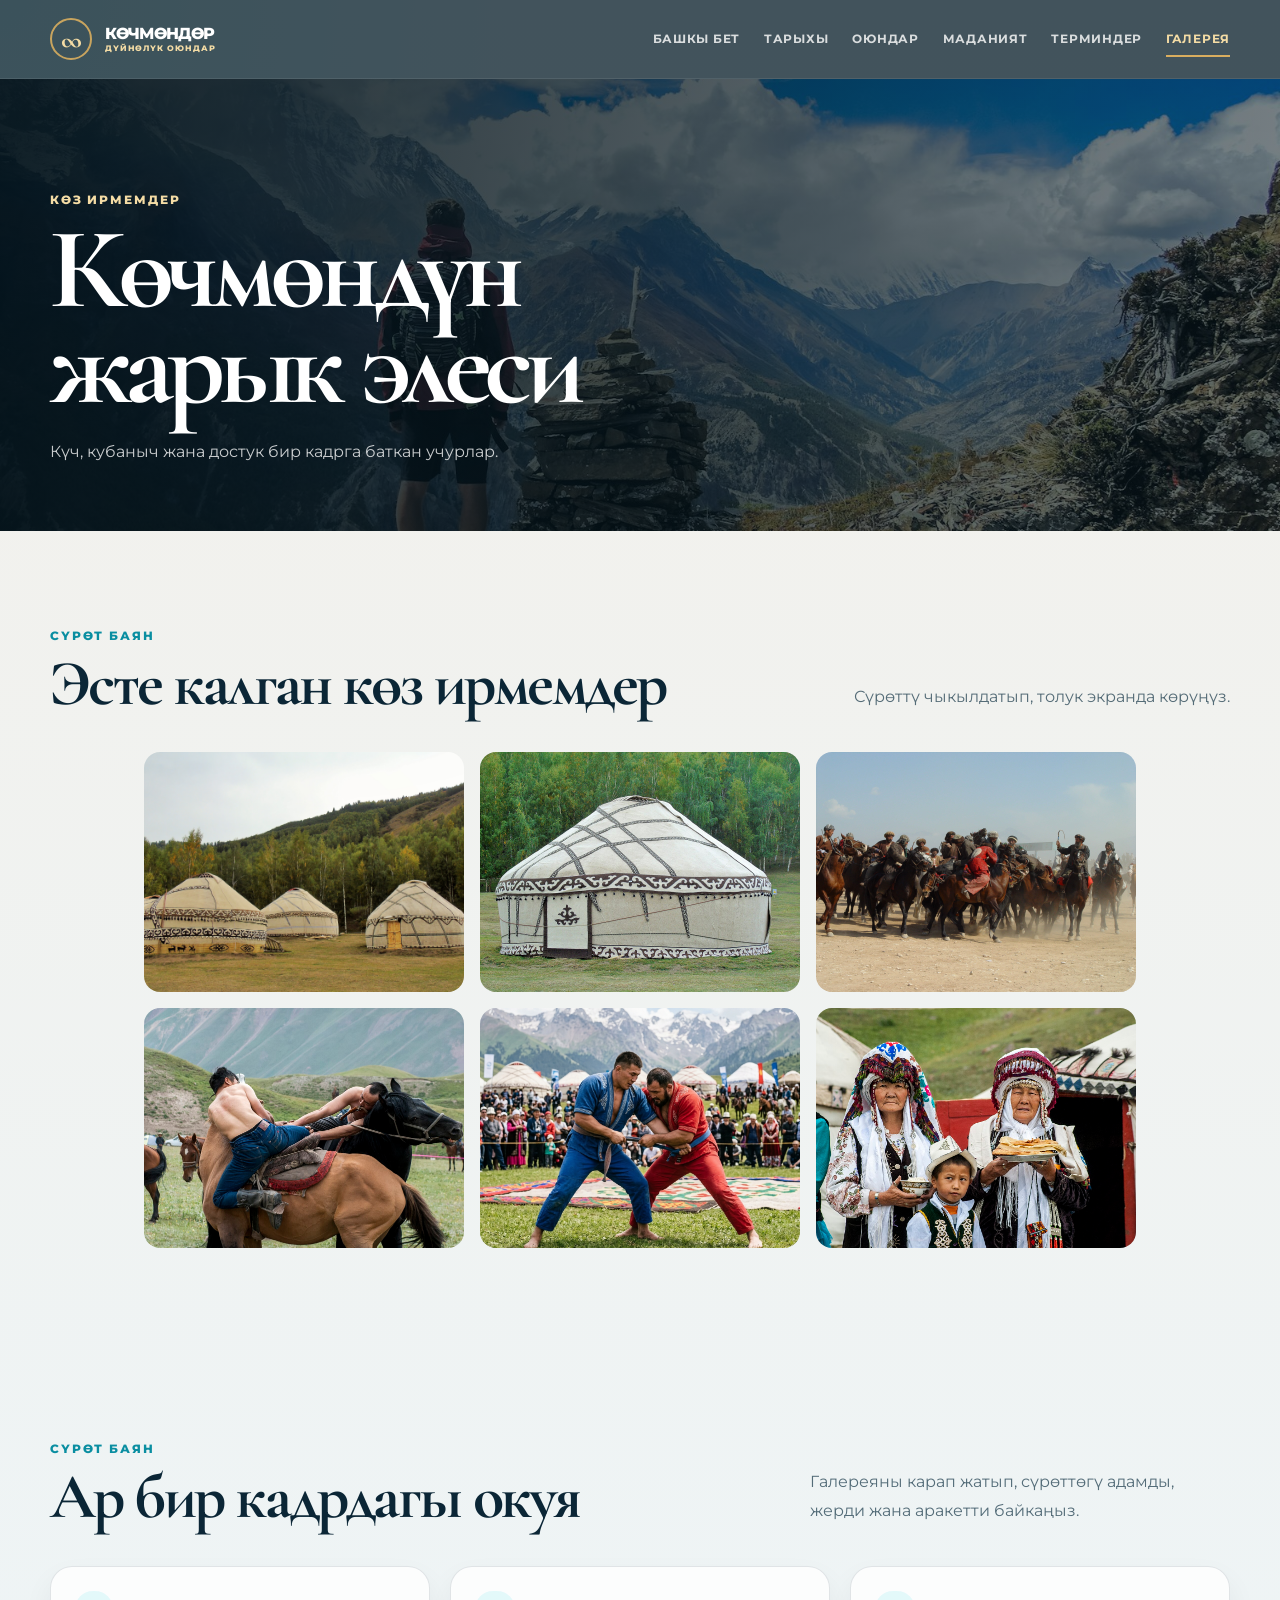
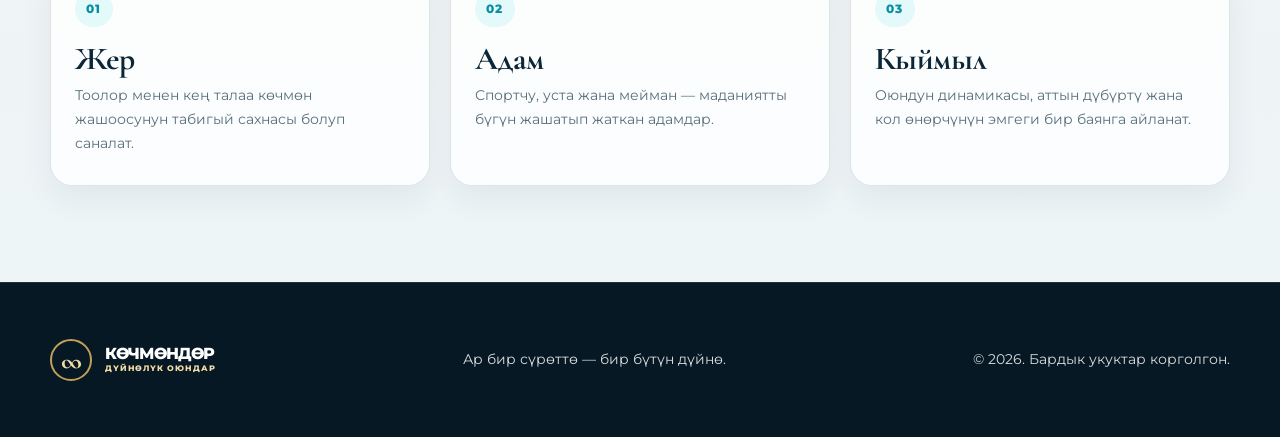
==== commit 40e01d24: "update-17-09-2026" ====
--- a/галерея.html
+++ b/галерея.html
@@ -43,7 +43,7 @@
                         <p class="section-label">Сүрөт баян</p>
                         <h2>Эсте калган көз ирмемдер</h2>
                     </div>
-                    <p class="section-summary">Сүрөттү басып, толук экрандан көрүңүз.</p>
+                    <p class="section-summary">Сүрөттү чыкылдатып, толук экранда көрүңүз.</p>
                 </div>
                 <div class="gallery-grid">
                     <a class="gallery-item reveal" data-fancybox="gallery"
--- a/css/style.css
+++ b/css/style.css
@@ -6,6 +6,7 @@
   --card: #ffffff;
   --surface: #eaf5f7;
   --navy: #0b2636;
+  --navy-deep: #051824;
   --cyan: #2ad2d9;
   --cyan-deep: #0a8ea1;
   --gold: #d9ad5f;
@@ -96,6 +97,23 @@
   margin: 0;
   color: var(--muted);
   line-height: 1.8;
+}
+
+.section-more-link {
+  display: inline-flex;
+  align-items: center;
+  gap: 0.4rem;
+  margin-top: 0.75rem;
+  font-size: 0.9rem;
+  font-weight: 700;
+  color: var(--cyan-deep);
+  text-decoration: none;
+  transition: color 0.2s ease, transform 0.2s ease;
+}
+
+.section-more-link:hover {
+  color: var(--gold);
+  transform: translateX(4px);
 }
 
 .site-header {
@@ -575,11 +593,16 @@
 }
 
 .term-detail {
-  background: linear-gradient(180deg, rgba(255,255,255,0.9), rgba(234,245,247,0.9));
+  position: sticky;
+  top: 100px;
+  max-height: calc(100vh - 120px);
+  overflow-y: auto;
+  background: linear-gradient(180deg, rgba(255,255,255,0.96), rgba(234,245,247,0.96));
   border: 1px solid var(--line);
   border-radius: var(--radius);
   padding: clamp(1.4rem, 3vw, 2rem);
-  box-shadow: 0 16px 36px rgba(9, 35, 44, 0.06);
+  box-shadow: 0 16px 36px rgba(9, 35, 44, 0.08);
+  backdrop-filter: blur(10px);
 }
 
 .term-detail h3 {
@@ -1441,10 +1464,11 @@
 .lightbox.open { display: grid; }
 .lightbox img { max-width: min(1100px, 92vw); max-height: 82vh; object-fit: contain; }
 .lightbox-close { position: absolute; top: 1.5rem; right: 2rem; border: 0; background: none; color: white; font-size: 2rem; cursor: pointer; }
-.site-footer { padding: 3rem 0; color: rgba(255,255,255,0.65); background: var(--navy-deep); }
-.footer-wrap { display: flex; justify-content: space-between; gap: 2rem; align-items: start; }
+.site-footer { padding: 3.5rem 0; color: rgba(255, 255, 255, 0.88); background: var(--navy-deep, #051824); border-top: 1px solid rgba(255, 255, 255, 0.1); }
+.footer-wrap { display: flex; justify-content: space-between; gap: 2rem; align-items: center; }
 .footer-wrap .brand { color: white; }
-.footer-note { max-width: 300px; font-size: 0.72rem; line-height: 1.7; }
+.footer-wrap p { margin: 0; color: rgba(255, 255, 255, 0.85); font-size: 0.88rem; line-height: 1.6; }
+.footer-note { max-width: 320px; font-size: 0.8rem; line-height: 1.7; color: rgba(255, 255, 255, 0.75); }
 .reveal { opacity: 0; transform: translateY(24px); transition: opacity 0.8s ease, transform 0.8s ease; }
 .reveal.visible { opacity: 1; transform: translateY(0); }
 .page-enter { animation: pageEnter 0.8s ease both; }
